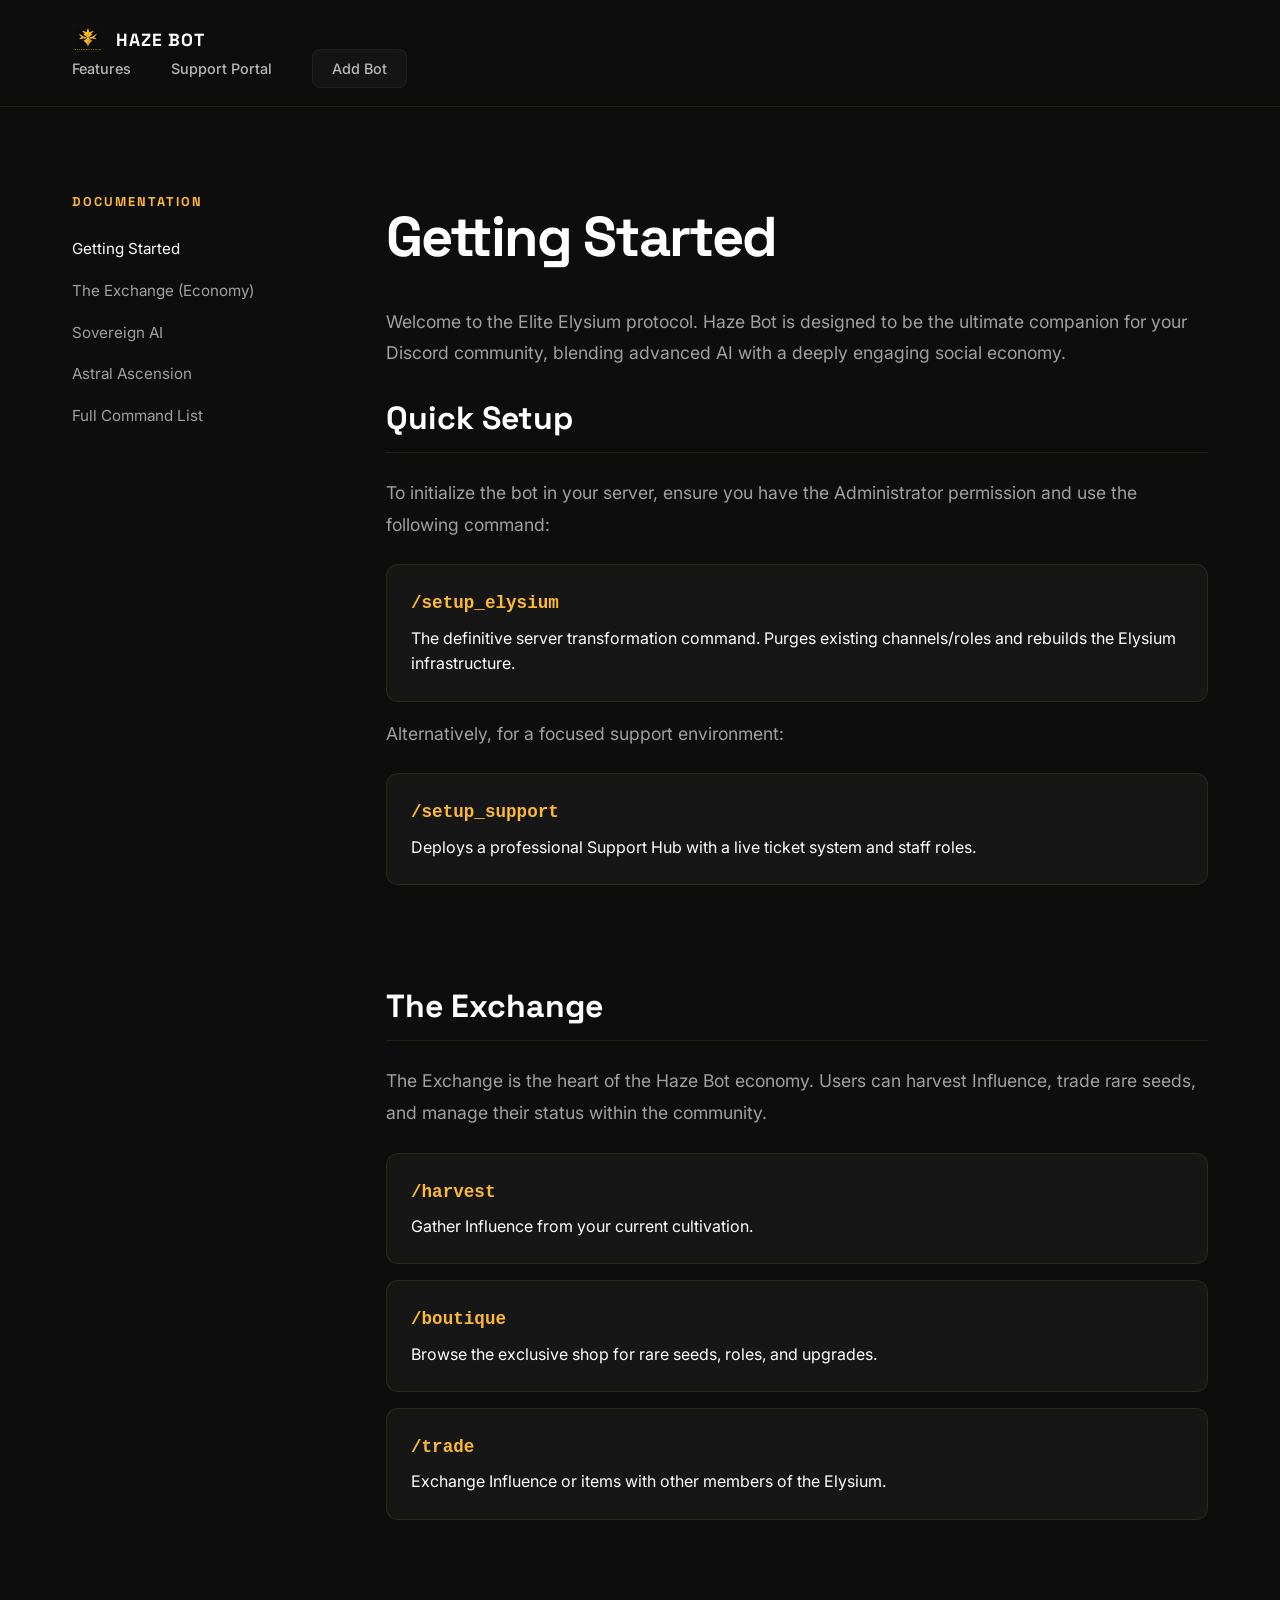
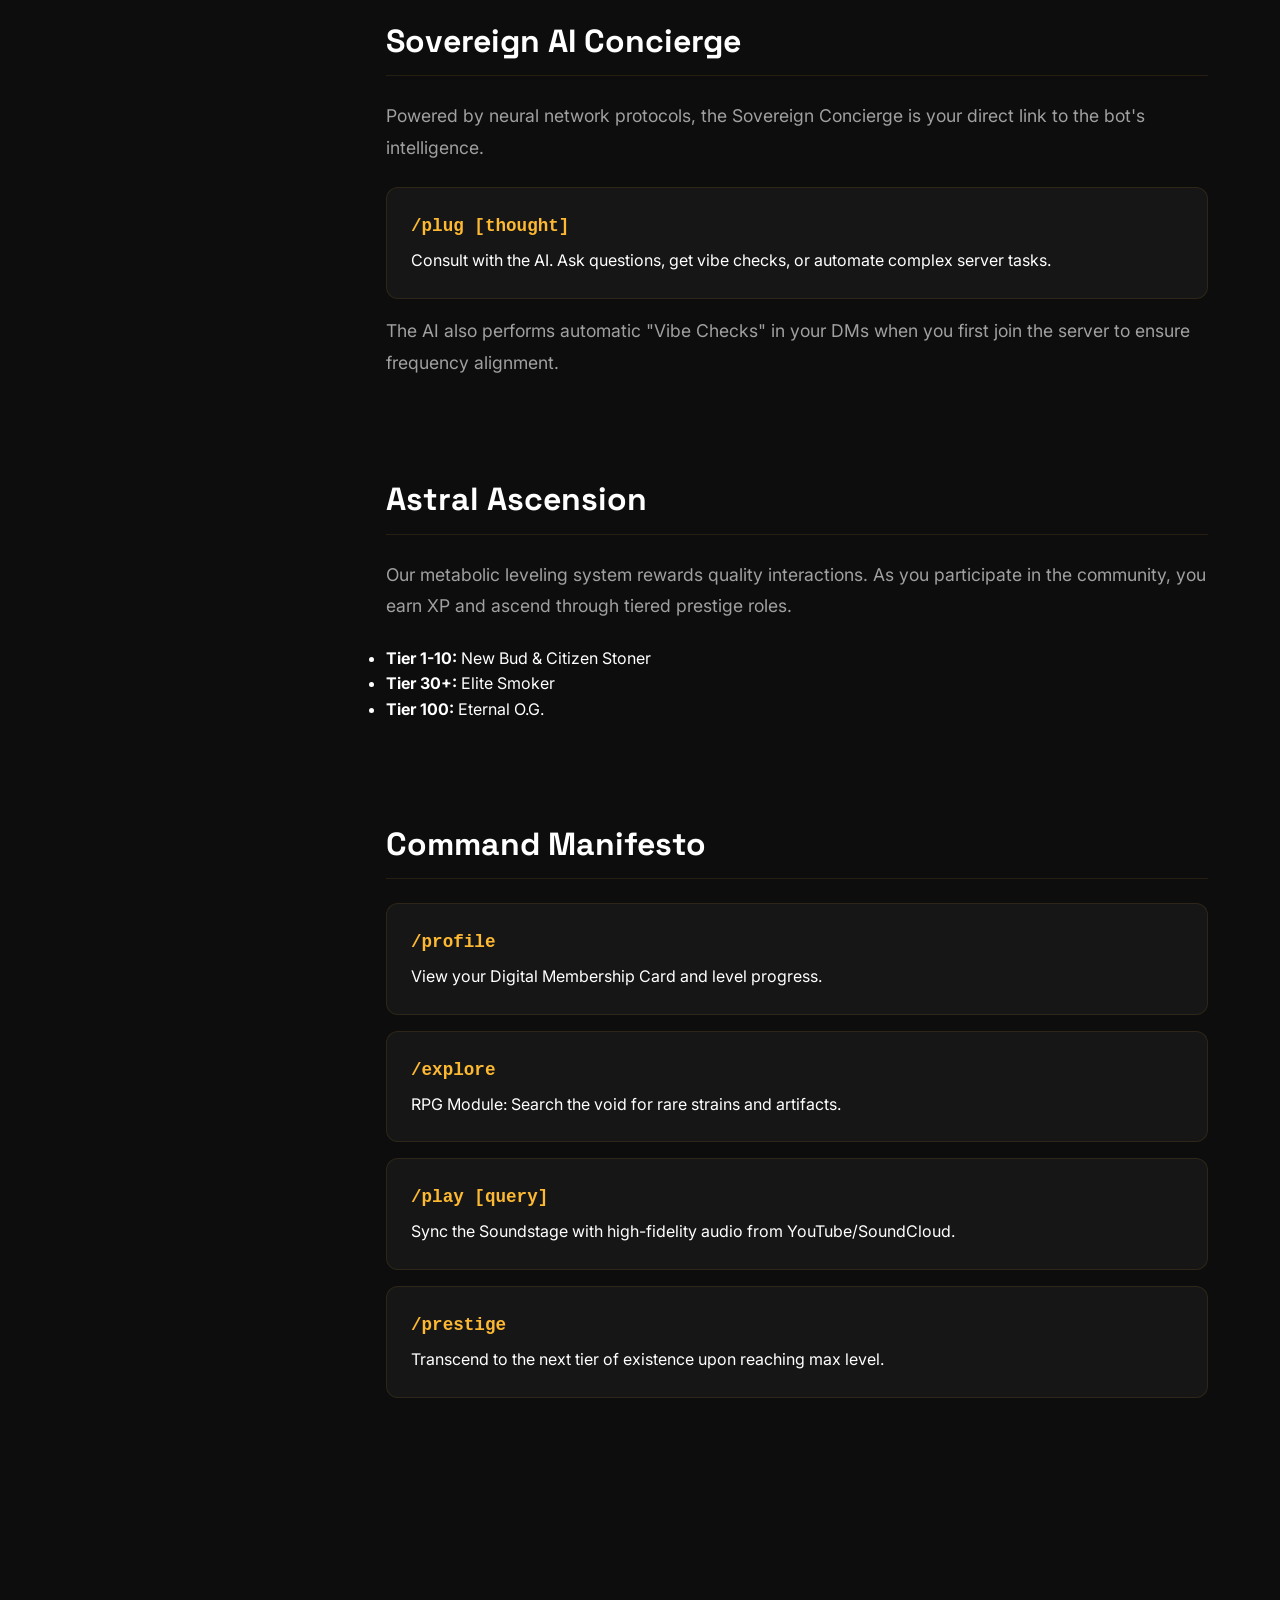
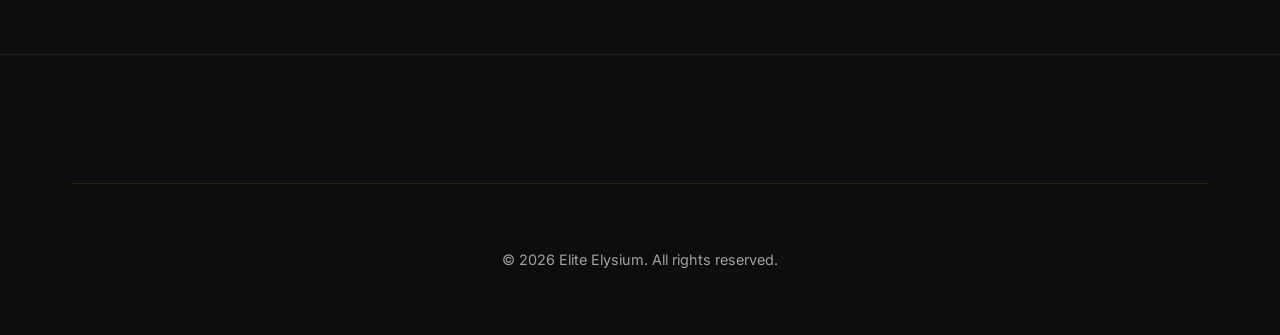
==== help.html @ 3a43bedd "🚀 Massive Feature Expansion: Categorized Districts, Live Stats, and Documentation" ====
<!DOCTYPE html>
<html lang="en">
<head>
    <meta charset="UTF-8">
    <meta name="viewport" content="width=device-width, initial-scale=1.0">
    <title>Haze Bot Documentation | Elite Elysium</title>
    <link rel="stylesheet" href="styles.css">
    <link rel="preconnect" href="https://fonts.googleapis.com">
    <link rel="preconnect" href="https://fonts.gstatic.com" crossorigin>
    <link href="https://fonts.googleapis.com/css2?family=Inter:wght@400;500;600;700&family=Space+Grotesk:wght@700&display=swap" rel="stylesheet">
    <style>
        .docs-container { display: grid; grid-template-columns: 250px 1fr; gap: 4rem; padding-top: 12rem; padding-bottom: 10rem; }
        .docs-sidebar { position: sticky; top: 12rem; height: max-content; }
        .docs-sidebar h4 { font-family: var(--font-heading); font-size: 0.8rem; letter-spacing: 2px; color: var(--primary-gold); margin-bottom: 1.5rem; text-transform: uppercase; }
        .docs-sidebar ul { list-style: none; }
        .docs-sidebar li { margin-bottom: 1rem; }
        .docs-sidebar a { color: var(--text-muted); text-decoration: none; font-size: 0.95rem; transition: var(--transition); }
        .docs-sidebar a:hover, .docs-sidebar a.active { color: var(--text-white); }
        
        .docs-content section { margin-bottom: 6rem; scroll-margin-top: 12rem; }
        .docs-content h1 { font-size: 3.5rem; margin-bottom: 1.5rem; letter-spacing: -2px; }
        .docs-content h2 { font-size: 2rem; margin-bottom: 1.5rem; border-bottom: 1px solid var(--border); padding-bottom: 0.5rem; }
        .docs-content p { font-size: 1.1rem; color: var(--text-muted); margin-bottom: 1.5rem; line-height: 1.8; }
        
        .command-ref { background: var(--bg-card); border: 1px solid var(--border); border-radius: 12px; padding: 1.5rem; margin-bottom: 1rem; }
        .command-ref code { color: var(--primary-gold); font-weight: 700; font-size: 1.1rem; }
        .command-ref .desc { color: var(--text-white); margin-top: 0.5rem; display: block; }
        
        @media (max-width: 992px) {
            .docs-container { grid-template-columns: 1fr; }
            .docs-sidebar { display: none; }
        }
    </style>
</head>
<body>
    <nav>
        <div class="container">
            <div class="logo">
                <a href="index.html" style="text-decoration: none; color: inherit; display: flex; align-items: center; gap: 0.75rem;">
                    <img src="elysium_logo.svg" alt="Haze Bot Logo">
                    <span>HAZE BOT</span>
                </a>
            </div>
            <ul class="nav-links">
                <li><a href="index.html#features">Features</a></li>
                <li><a href="index.html#support">Support Portal</a></li>
                <li><a href="https://discord.com/oauth2/authorize?client_id=1479184135963541575&permissions=8&scope=bot+applications.commands" class="nav-btn">Add Bot</a></li>
            </ul>
        </div>
    </nav>

    <main class="container docs-container">
        <aside class="docs-sidebar">
            <h4>Documentation</h4>
            <ul>
                <li><a href="#getting-started" class="active">Getting Started</a></li>
                <li><a href="#economy">The Exchange (Economy)</a></li>
                <li><a href="#ai-concierge">Sovereign AI</a></li>
                <li><a href="#leveling">Astral Ascension</a></li>
                <li><a href="#commands">Full Command List</a></li>
            </ul>
        </aside>

        <article class="docs-content">
            <section id="getting-started">
                <h1>Getting Started</h1>
                <p>Welcome to the Elite Elysium protocol. Haze Bot is designed to be the ultimate companion for your Discord community, blending advanced AI with a deeply engaging social economy.</p>
                <h2>Quick Setup</h2>
                <p>To initialize the bot in your server, ensure you have the Administrator permission and use the following command:</p>
                <div class="command-ref">
                    <code>/setup_elysium</code>
                    <span class="desc">The definitive server transformation command. Purges existing channels/roles and rebuilds the Elysium infrastructure.</span>
                </div>
                <p>Alternatively, for a focused support environment:</p>
                <div class="command-ref">
                    <code>/setup_support</code>
                    <span class="desc">Deploys a professional Support Hub with a live ticket system and staff roles.</span>
                </div>
            </section>

            <section id="economy">
                <h2>The Exchange</h2>
                <p>The Exchange is the heart of the Haze Bot economy. Users can harvest Influence, trade rare seeds, and manage their status within the community.</p>
                <div class="command-ref">
                    <code>/harvest</code>
                    <span class="desc">Gather Influence from your current cultivation.</span>
                </div>
                <div class="command-ref">
                    <code>/boutique</code>
                    <span class="desc">Browse the exclusive shop for rare seeds, roles, and upgrades.</span>
                </div>
                <div class="command-ref">
                    <code>/trade</code>
                    <span class="desc">Exchange Influence or items with other members of the Elysium.</span>
                </div>
            </section>

            <section id="ai-concierge">
                <h2>Sovereign AI Concierge</h2>
                <p>Powered by neural network protocols, the Sovereign Concierge is your direct link to the bot's intelligence.</p>
                <div class="command-ref">
                    <code>/plug [thought]</code>
                    <span class="desc">Consult with the AI. Ask questions, get vibe checks, or automate complex server tasks.</span>
                </div>
                <p>The AI also performs automatic "Vibe Checks" in your DMs when you first join the server to ensure frequency alignment.</p>
            </section>

            <section id="leveling">
                <h2>Astral Ascension</h2>
                <p>Our metabolic leveling system rewards quality interactions. As you participate in the community, you earn XP and ascend through tiered prestige roles.</p>
                <ul>
                    <li><strong>Tier 1-10:</strong> New Bud & Citizen Stoner</li>
                    <li><strong>Tier 30+:</strong> Elite Smoker</li>
                    <li><strong>Tier 100:</strong> Eternal O.G.</li>
                </ul>
            </section>

            <section id="commands">
                <h2>Command Manifesto</h2>
                <div class="command-ref">
                    <code>/profile</code>
                    <span class="desc">View your Digital Membership Card and level progress.</span>
                </div>
                <div class="command-ref">
                    <code>/explore</code>
                    <span class="desc">RPG Module: Search the void for rare strains and artifacts.</span>
                </div>
                <div class="command-ref">
                    <code>/play [query]</code>
                    <span class="desc">Sync the Soundstage with high-fidelity audio from YouTube/SoundCloud.</span>
                </div>
                <div class="command-ref">
                    <code>/prestige</code>
                    <span class="desc">Transcend to the next tier of existence upon reaching max level.</span>
                </div>
            </section>
        </article>
    </main>

    <footer>
        <div class="container">
            <div class="footer-bottom">
                <p>&copy; 2026 Elite Elysium. All rights reserved.</p>
            </div>
        </div>
    </footer>

    <script src="script.js"></script>
</body>
</html>
---- styles.css ----
:root {
    --bg-dark: #0d0d0d;
    --bg-card: #161616;
    --primary-gold: #FDB931;
    --secondary-gold: #996515;
    --text-white: #ffffff;
    --text-muted: #a0a0a0;
    --border: rgba(253, 185, 49, 0.1);
    --gold-gradient: linear-gradient(135deg, #FFD700 0%, #FDB931 50%, #996515 100%);
    --font-heading: 'Space Grotesk', sans-serif;
    --font-body: 'Inter', sans-serif;
    --transition: all 0.3s cubic-bezier(0.4, 0, 0.2, 1);
}

* {
    margin: 0;
    padding: 0;
    box-sizing: border-box;
}

html {
    scroll-behavior: smooth;
}

body {
    background-color: var(--bg-dark);
    color: var(--text-white);
    font-family: var(--font-body);
    line-height: 1.6;
    overflow-x: hidden;
}

.container {
    max-width: 1200px;
    margin: 0 auto;
    padding: 0 2rem;
}

/* Typography */
h1, h2, h3 {
    font-family: var(--font-heading);
}

span.badge {
    background: rgba(253, 185, 49, 0.1);
    color: var(--primary-gold);
    padding: 0.5rem 1rem;
    border-radius: 50px;
    font-size: 0.75rem;
    font-weight: 700;
    letter-spacing: 1px;
    border: 1px solid var(--border);
    display: inline-block;
    margin-bottom: 1.5rem;
}

/* Navigation */
nav {
    padding: 1.5rem 0;
    position: fixed;
    top: 0;
    width: 100%;
    z-index: 1000;
    background: rgba(13, 13, 13, 0.8);
    backdrop-filter: blur(10px);
    border-bottom: 1px solid var(--border);
    transition: var(--transition);
}

.nav-content {
    display: flex;
    justify-content: space-between;
    align-items: center;
}

.logo {
    display: flex;
    align-items: center;
    gap: 0.75rem;
    font-family: var(--font-heading);
    font-weight: 700;
    font-size: 1.1rem;
    letter-spacing: 1px;
}

.logo img {
    height: 32px;
}

.nav-right {
    display: flex;
    align-items: center;
    gap: 2.5rem;
}

.nav-links {
    display: flex;
    list-style: none;
    gap: 2.5rem;
    align-items: center;
}

.nav-links a {
    color: var(--text-white);
    text-decoration: none;
    font-size: 0.9rem;
    font-weight: 500;
    transition: var(--transition);
    opacity: 0.7;
}

.nav-links a:hover {
    opacity: 1;
    color: var(--primary-gold);
}

.nav-btn {
    background: rgba(255, 255, 255, 0.05);
    padding: 0.6rem 1.2rem;
    border-radius: 8px;
    border: 1px solid var(--border);
}

/* Hamburger */
.hamburger {
    display: none;
    flex-direction: column;
    gap: 6px;
    cursor: pointer;
}

.hamburger span {
    width: 25px;
    height: 2px;
    background: #fff;
    transition: 0.3s;
}

/* Mobile Nav Dropdown */
.mobile-nav {
    display: none;
    position: absolute;
    top: 100%;
    left: 0;
    width: 100%;
    background: #111;
    border-bottom: 1px solid var(--border);
    padding: 2rem;
    flex-direction: column;
    gap: 1.5rem;
}

.mobile-nav a {
    color: #fff;
    text-decoration: none;
    font-size: 1.1rem;
    font-weight: 500;
}

/* Hero Section */
.hero {
    padding: 12rem 0 8rem;
}

.hero-container {
    display: grid;
    grid-template-columns: 1.2fr 0.8fr;
    align-items: center;
    gap: 4rem;
}

.hero h1 {
    font-size: clamp(3rem, 7vw, 4rem);
    line-height: 1.1;
    margin-bottom: 1.5rem;
    letter-spacing: -2px;
}

.hero h1 span {
    background: var(--gold-gradient);
    -webkit-background-clip: text;
    -webkit-text-fill-color: transparent;
}

.hero p {
    font-size: 1.2rem;
    color: var(--text-muted);
    margin-bottom: 2.5rem;
    max-width: 600px;
}

.hero-btns {
    display: flex;
    gap: 1.5rem;
}

.btn {
    padding: 1rem 2rem;
    border-radius: 12px;
    text-decoration: none;
    font-weight: 700;
    font-size: 1rem;
    transition: var(--transition);
    display: inline-block;
    text-align: center;
}

.btn-primary {
    background: var(--gold-gradient);
    color: #000;
}

.btn-primary:hover {
    transform: translateY(-3px);
    box-shadow: 0 10px 30px rgba(253, 185, 49, 0.3);
}

.btn-secondary {
    background: rgba(255, 255, 255, 0.05);
    color: var(--text-white);
    border: 1px solid var(--border);
}

.btn-secondary:hover {
    background: rgba(255, 255, 255, 0.1);
    transform: translateY(-3px);
}

.hero-image img {
    width: 100%;
    filter: drop-shadow(0 0 50px rgba(253, 185, 49, 0.1));
}

.floating {
    animation: float 6s ease-in-out infinite;
}

@keyframes float {
    0%, 100% { transform: translateY(0); }
    50% { transform: translateY(-20px); }
}

/* Trust Banner */
.trust-banner {
    padding: 4rem 0;
    text-align: center;
}

.trust-banner p {
    font-size: 0.7rem;
    letter-spacing: 3px;
    font-weight: 700;
    color: var(--text-muted);
    margin-bottom: 2rem;
}

.logo-cloud {
    display: flex;
    justify-content: center;
    gap: 4rem;
    flex-wrap: wrap;
    opacity: 0.4;
}

.cloud-item {
    font-family: var(--font-heading);
    font-size: 1.2rem;
    font-weight: 700;
    letter-spacing: 2px;
}

.cloud-item span { color: var(--primary-gold); }

/* Stats Section */
.stats {
    padding: 6rem 0;
    background: var(--bg-card);
    border-top: 1px solid var(--border);
    border-bottom: 1px solid var(--border);
}

.stats-container {
    display: flex;
    justify-content: space-around;
    text-align: center;
}

.stat-item h3 {
    font-size: 3rem;
    color: var(--primary-gold);
    margin-bottom: 0.25rem;
}

.stat-item p {
    color: var(--text-muted);
    text-transform: uppercase;
    font-size: 0.8rem;
    letter-spacing: 2px;
    font-weight: 600;
}

/* Features Section */
.features {
    padding: 10rem 0;
}

.section-header {
    text-align: center;
    max-width: 700px;
    margin: 0 auto 5rem;
}

.section-header h2 {
    font-size: 3.5rem;
    margin-bottom: 1.5rem;
    letter-spacing: -1.5px;
}

.section-header p {
    color: var(--text-muted);
    font-size: 1.15rem;
}

.feature-grid {
    display: grid;
    grid-template-columns: repeat(auto-fit, minmax(350px, 1fr));
    gap: 1.5rem;
}

.feature-card {
    background: var(--bg-card);
    padding: 3.5rem;
    border-radius: 24px;
    border: 1px solid var(--border);
    transition: var(--transition);
}

.feature-card:hover {
    border-color: rgba(253, 185, 49, 0.4);
    transform: translateY(-8px);
}

.feature-icon {
    font-size: 2.5rem;
    margin-bottom: 2rem;
    display: block;
}

.feature-card h3 {
    font-size: 1.6rem;
    margin-bottom: 1rem;
}

.feature-card p {
    color: var(--text-muted);
    line-height: 1.8;
}

/* Deep Dive */
.deep-dive {
    padding: 10rem 0;
    background: radial-gradient(circle at 100% 50%, rgba(253, 185, 49, 0.05) 0%, transparent 40%);
}

.split-row {
    display: grid;
    grid-template-columns: 1fr 1fr;
    gap: 6rem;
    align-items: center;
}

.split-text h2 { font-size: 3rem; margin-bottom: 2rem; letter-spacing: -1px; }
.split-text h2 span { color: var(--primary-gold); }
.split-text p { font-size: 1.1rem; color: var(--text-muted); margin-bottom: 2rem; }

.check-list { list-style: none; }
.check-list li { margin-bottom: 1rem; font-weight: 600; font-size: 1.1rem; color: var(--primary-gold); }

.terminal-mockup {
    background: #000;
    border-radius: 12px;
    overflow: hidden;
    border: 1px solid var(--border);
    box-shadow: 0 30px 60px rgba(0,0,0,0.5);
}

.terminal-header {
    background: #1a1a1a;
    padding: 1rem 1.5rem;
    display: flex;
    align-items: center;
    gap: 0.5rem;
}

.terminal-header .title {
    margin-left: 1rem;
    font-size: 0.75rem;
    font-family: monospace;
    opacity: 0.5;
}

.terminal-body {
    padding: 2rem;
    font-family: monospace;
}

.terminal-body code {
    display: block;
    margin-bottom: 0.75rem;
    font-size: 0.9rem;
}

.terminal-body code:last-child { color: var(--primary-gold); }

/* Testimonials */
.testimonials { padding: 10rem 0; }
.testimonial-grid { display: grid; grid-template-columns: repeat(auto-fit, minmax(300px, 1fr)); gap: 2rem; }
.testimonial-card { background: var(--bg-card); padding: 3rem; border-radius: 24px; border: 1px solid var(--border); }
.testimonial-card .quote { font-size: 1.1rem; font-style: italic; margin-bottom: 2.5rem; position: relative; }
.testimonial-card .quote::before { content: '"'; font-size: 4rem; color: var(--primary-gold); opacity: 0.2; position: absolute; top: -1.5rem; left: -1rem; }

.author { display: flex; align-items: center; gap: 1rem; }
.avatar { width: 50px; height: 50px; background: var(--border); border-radius: 50%; display: flex; align-items: center; justify-content: center; font-weight: 700; color: var(--primary-gold); border: 1px solid var(--border); }
.author-info strong { display: block; font-size: 1.1rem; }
.author-info span { font-size: 0.85rem; color: var(--text-muted); }

/* District Navigation */
.district-nav-wrapper {
    position: sticky;
    top: 80px;
    background: rgba(13, 13, 13, 0.95);
    backdrop-filter: blur(10px);
    border-bottom: 1px solid var(--border);
    z-index: 900;
    padding: 1rem 0;
}

.district-nav {
    display: flex;
    justify-content: center;
    gap: 3rem;
    flex-wrap: wrap;
}

.district-nav a {
    color: var(--text-white);
    text-decoration: none;
    font-size: 0.75rem;
    font-weight: 700;
    letter-spacing: 2px;
    opacity: 0.5;
    transition: var(--transition);
}

.district-nav a:hover {
    opacity: 1;
    color: var(--primary-gold);
}

/* District Sections */
.district {
    padding: 12rem 0;
}

.section-alt {
    background: #080808;
}

.district-header {
    text-align: center;
    max-width: 800px;
    margin: 0 auto 6rem;
}

.district-header h2 {
    font-size: 3.5rem;
    margin-bottom: 1.5rem;
    letter-spacing: -2px;
}

.district-header h2 span {
    color: var(--primary-gold);
}

.district-header p {
    color: var(--text-muted);
    font-size: 1.2rem;
}

/* Pricing */
.pricing { padding: 12rem 0; background: #000; border-top: 1px solid var(--border); }
.pricing-grid { display: flex; justify-content: center; gap: 2rem; max-width: 900px; margin: 0 auto; }
.pricing-card { flex: 1; background: var(--bg-card); padding: 4rem; border-radius: 32px; border: 1px solid var(--border); text-align: center; transition: var(--transition); position: relative; }
.pricing-card.featured { border-color: var(--primary-gold); background: #1a1a1a; transform: scale(1.05); }
.featured-badge { position: absolute; top: 1.5rem; left: 50%; transform: translateX(-50%); background: var(--primary-gold); color: #000; padding: 0.4rem 1rem; border-radius: 50px; font-size: 0.7rem; font-weight: 800; }

.pricing-card h3 { font-size: 1.5rem; margin-bottom: 1rem; }
.price { font-size: 3rem; font-weight: 800; margin-bottom: 2rem; }
.price span { font-size: 1.2rem; color: var(--text-muted); font-weight: 400; }

.plan-features { list-style: none; text-align: left; margin-bottom: 3rem; }
.plan-features li { margin-bottom: 1rem; color: var(--text-muted); font-size: 0.95rem; }

/* Commands Section */
.commands {
    padding: 10rem 0;
}

.command-box {
    background: var(--bg-card);
    border-radius: 32px;
    padding: 4rem;
    display: grid;
    grid-template-columns: 1fr 1fr;
    gap: 4rem;
    align-items: center;
    border: 1px solid var(--border);
}

.command-info h2 {
    font-size: 3rem;
    margin-bottom: 1.5rem;
}

.command-info p {
    color: var(--text-muted);
    margin-bottom: 2.5rem;
}

.command-example {
    background: #000;
    border-radius: 12px;
    overflow: hidden;
    border: 1px solid var(--border);
}

.command-tags {
    display: flex;
    flex-wrap: wrap;
    gap: 1rem;
    list-style: none;
}

.command-tags li {
    background: rgba(253, 185, 49, 0.05);
    border: 1px solid var(--border);
    padding: 0.75rem 1.5rem;
    border-radius: 12px;
    font-weight: 600;
    color: var(--primary-gold);
}

/* Support Portal Section */
.support-portal {
    padding: 10rem 0;
}

.support-card {
    max-width: 800px;
    margin: 0 auto;
    background: var(--bg-card);
    border: 1px solid var(--border);
    border-radius: 32px;
    padding: 4rem;
}

.support-header {
    text-align: center;
    margin-bottom: 3rem;
}

.support-header h2 {
    font-size: 2.5rem;
    margin-bottom: 1rem;
}

.support-header p {
    color: var(--text-muted);
}

.support-form .form-group {
    margin-bottom: 2rem;
}

.support-form label {
    display: block;
    font-size: 0.8rem;
    font-weight: 700;
    text-transform: uppercase;
    letter-spacing: 1px;
    margin-bottom: 0.75rem;
    color: var(--primary-gold);
}

.support-form input,
.support-form select,
.support-form textarea {
    width: 100%;
    background: #000;
    border: 1px solid var(--border);
    padding: 1rem 1.5rem;
    border-radius: 12px;
    color: #fff;
    font-family: var(--font-body);
    font-size: 1rem;
    transition: var(--transition);
}

.support-form input:focus,
.support-form select:focus,
.support-form textarea:focus {
    outline: none;
    border-color: var(--primary-gold);
    box-shadow: 0 0 15px rgba(253, 185, 49, 0.1);
}

.support-form textarea {
    resize: none;
}

.form-status {
    margin-top: 1.5rem;
    text-align: center;
    font-size: 0.9rem;
    min-height: 1.5rem;
}

.w-100 { width: 100%; }

/* CTA Section */
.cta {
    padding-bottom: 10rem;
}

.cta-card {
    background: var(--gold-gradient);
    padding: 6rem;
    border-radius: 40px;
    text-align: center;
    color: #000;
}

.cta-card h2 {
    font-size: 4rem;
    margin-bottom: 1.5rem;
    letter-spacing: -2px;
}

.cta-card p {
    font-size: 1.3rem;
    margin-bottom: 3rem;
    font-weight: 500;
    opacity: 0.8;
}

.cta-card .btn-primary {
    background: #000;
    color: #fff;
    padding: 1.25rem 3rem;
    font-size: 1.1rem;
}

/* Footer */
footer {
    padding: 8rem 0 4rem;
    border-top: 1px solid var(--border);
}

.footer-grid {
    display: grid;
    grid-template-columns: 1.5fr 1fr 1fr 1fr;
    gap: 4rem;
    margin-bottom: 6rem;
}

.footer-brand p {
    margin-top: 1.5rem;
    color: var(--text-muted);
    font-size: 1rem;
    line-height: 1.7;
}

.footer-links h4 {
    font-family: var(--font-heading);
    font-size: 0.8rem;
    letter-spacing: 2px;
    color: var(--primary-gold);
    text-transform: uppercase;
    margin-bottom: 2rem;
}

.link-group a {
    display: block;
    color: var(--text-muted);
    text-decoration: none;
    margin-bottom: 1rem;
    font-size: 1rem;
    transition: var(--transition);
}

.link-group a:hover {
    color: var(--text-white);
}

.footer-bottom {
    text-align: center;
    color: var(--text-muted);
    font-size: 0.9rem;
    border-top: 1px solid var(--border);
    padding-top: 4rem;
}

/* Animations */
.reveal {
    opacity: 0;
    transform: translateY(30px);
    transition: all 0.8s cubic-bezier(0.16, 1, 0.3, 1);
}

.reveal.active {
    opacity: 1;
    transform: translateY(0);
}

/* Responsive */
@media (max-width: 992px) {
    .hero-container { grid-template-columns: 1fr; text-align: center; }
    .hero h1 { font-size: 3.5rem; }
    .hero-btns { justify-content: center; }
    .hamburger { display: flex; }
    .nav-links { display: none; }
    
    .stats-container { flex-wrap: wrap; gap: 3rem; }
    .split-row { grid-template-columns: 1fr; gap: 4rem; }
    .pricing-grid { flex-direction: column; align-items: center; }
    .pricing-card { width: 100%; max-width: 450px; }
    
    .command-box { grid-template-columns: 1fr; text-align: center; }
    .command-tags { justify-content: center; }
    
    .footer-grid { grid-template-columns: 1fr 1fr; gap: 3rem; }
}

@media (max-width: 600px) {
    .footer-grid { grid-template-columns: 1fr; text-align: center; }
    .logo { justify-content: center; }
    .cta-card { padding: 4rem 2rem; }
    .cta-card h2 { font-size: 2.5rem; }
}
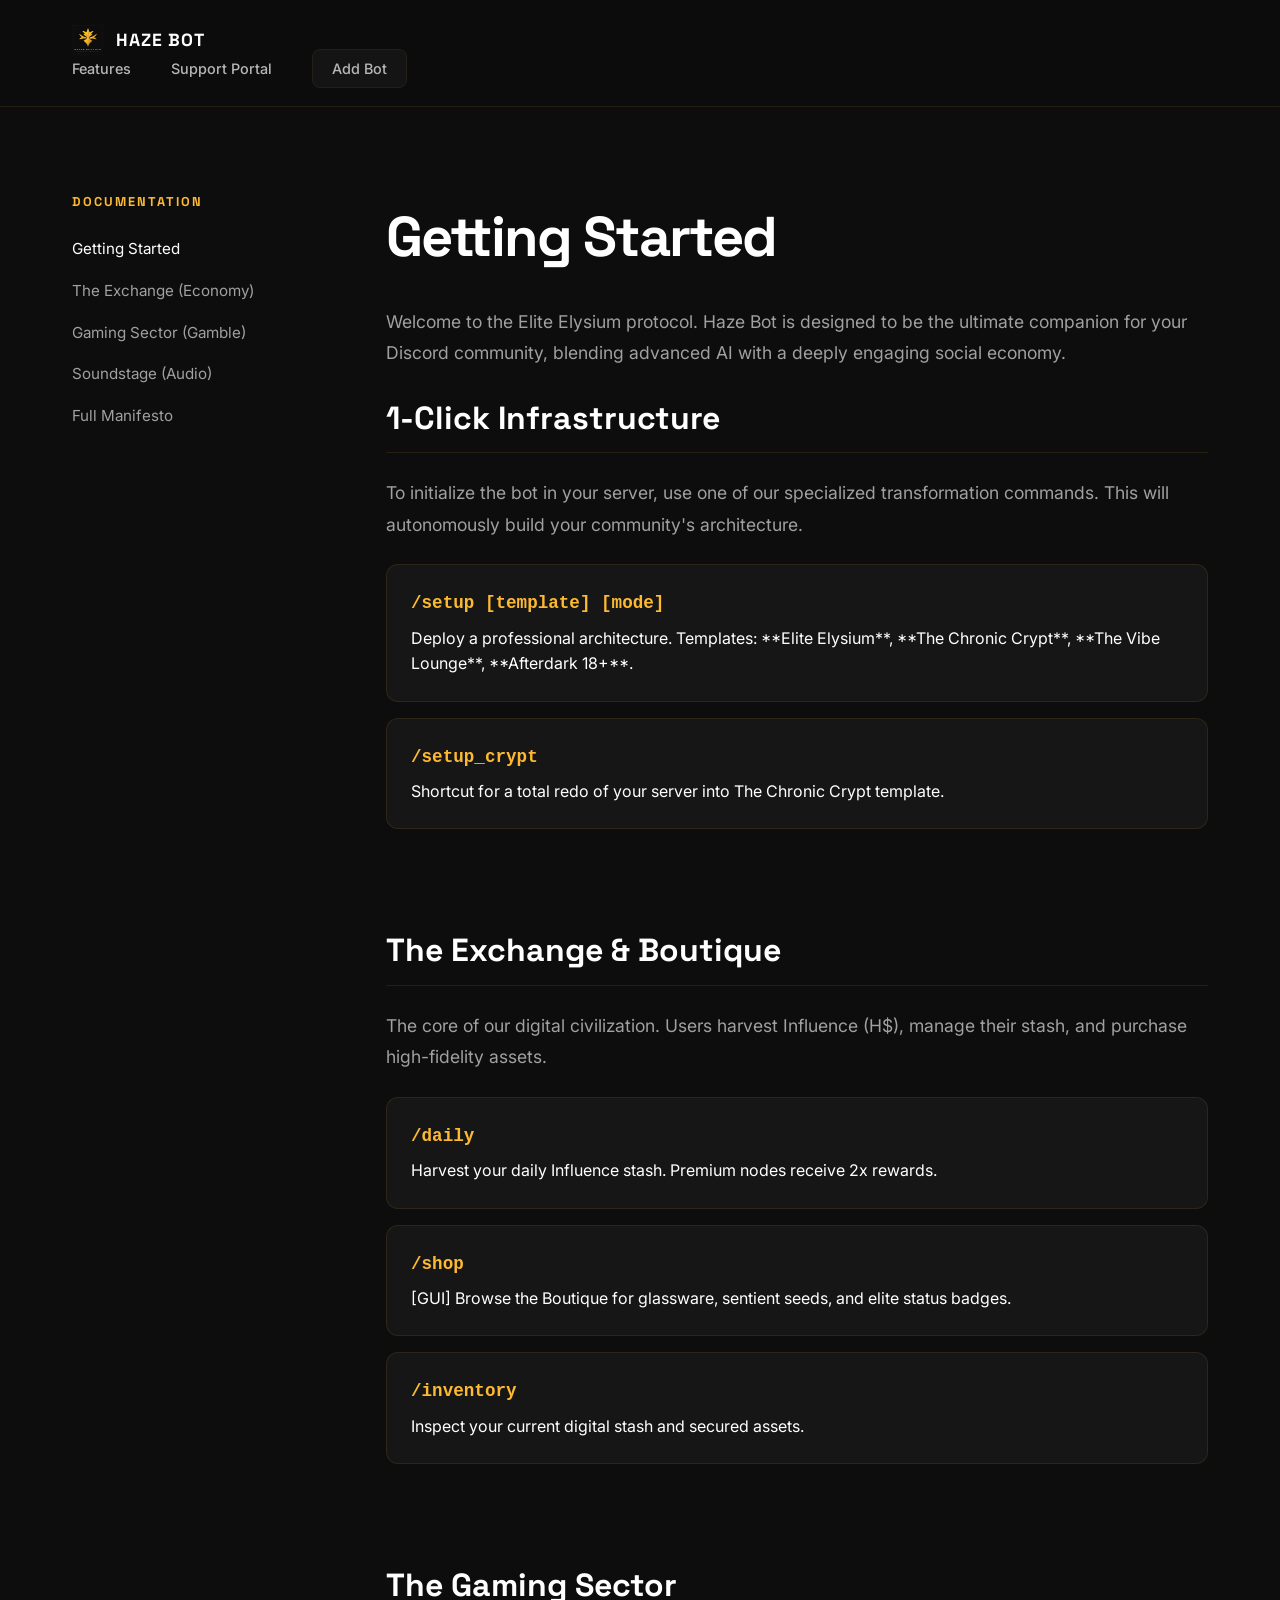
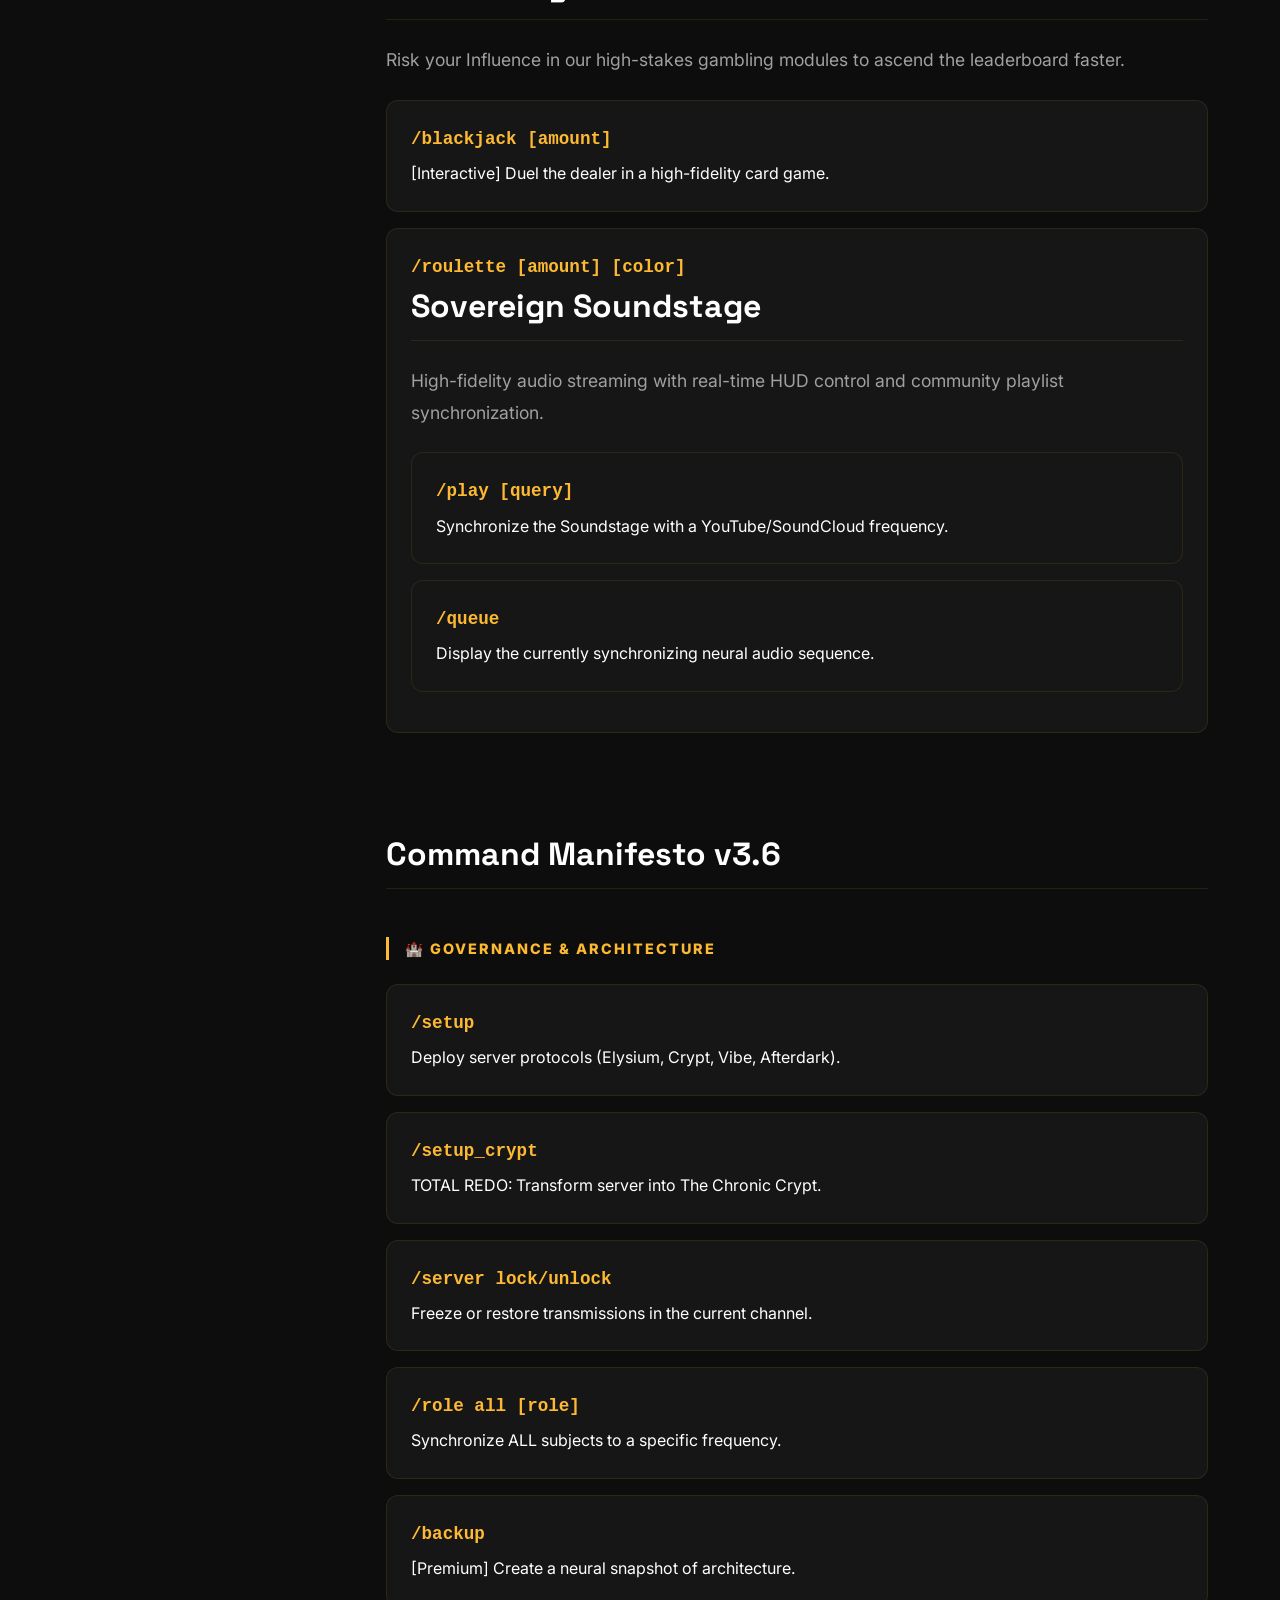
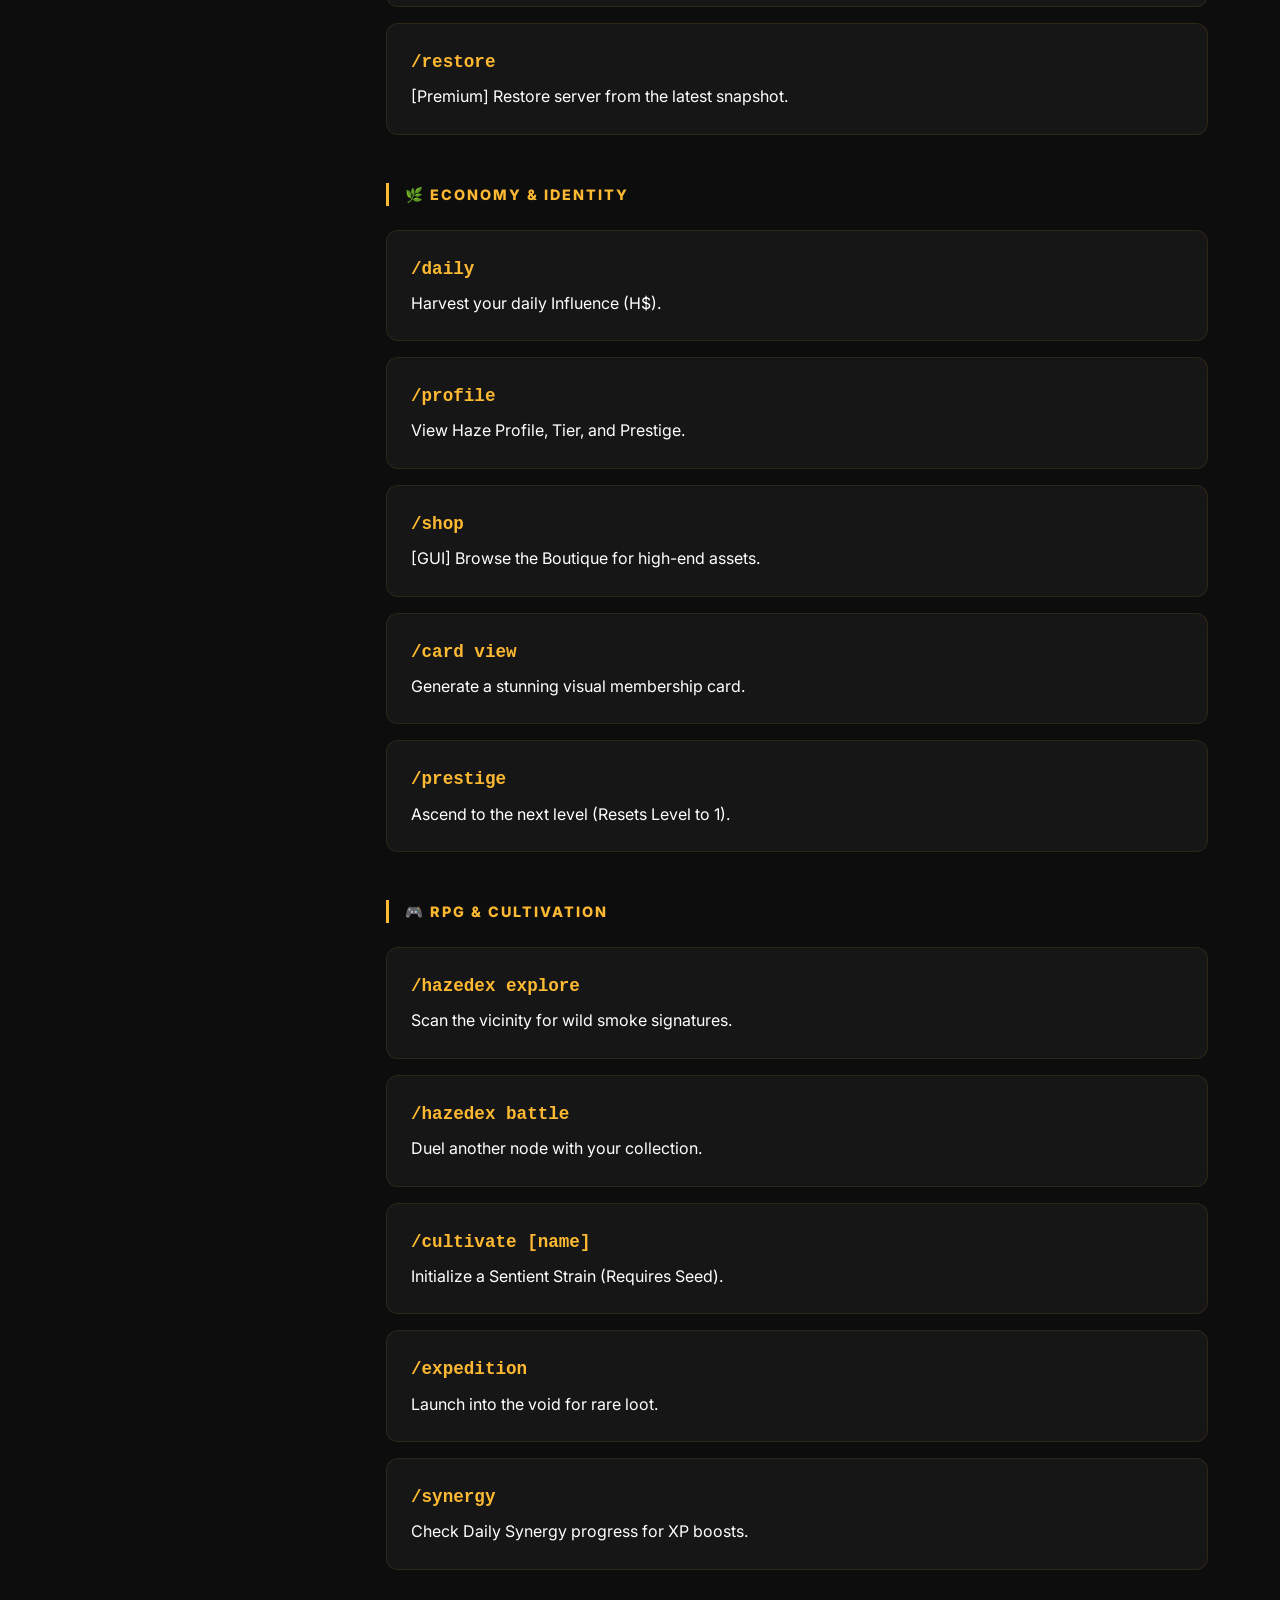
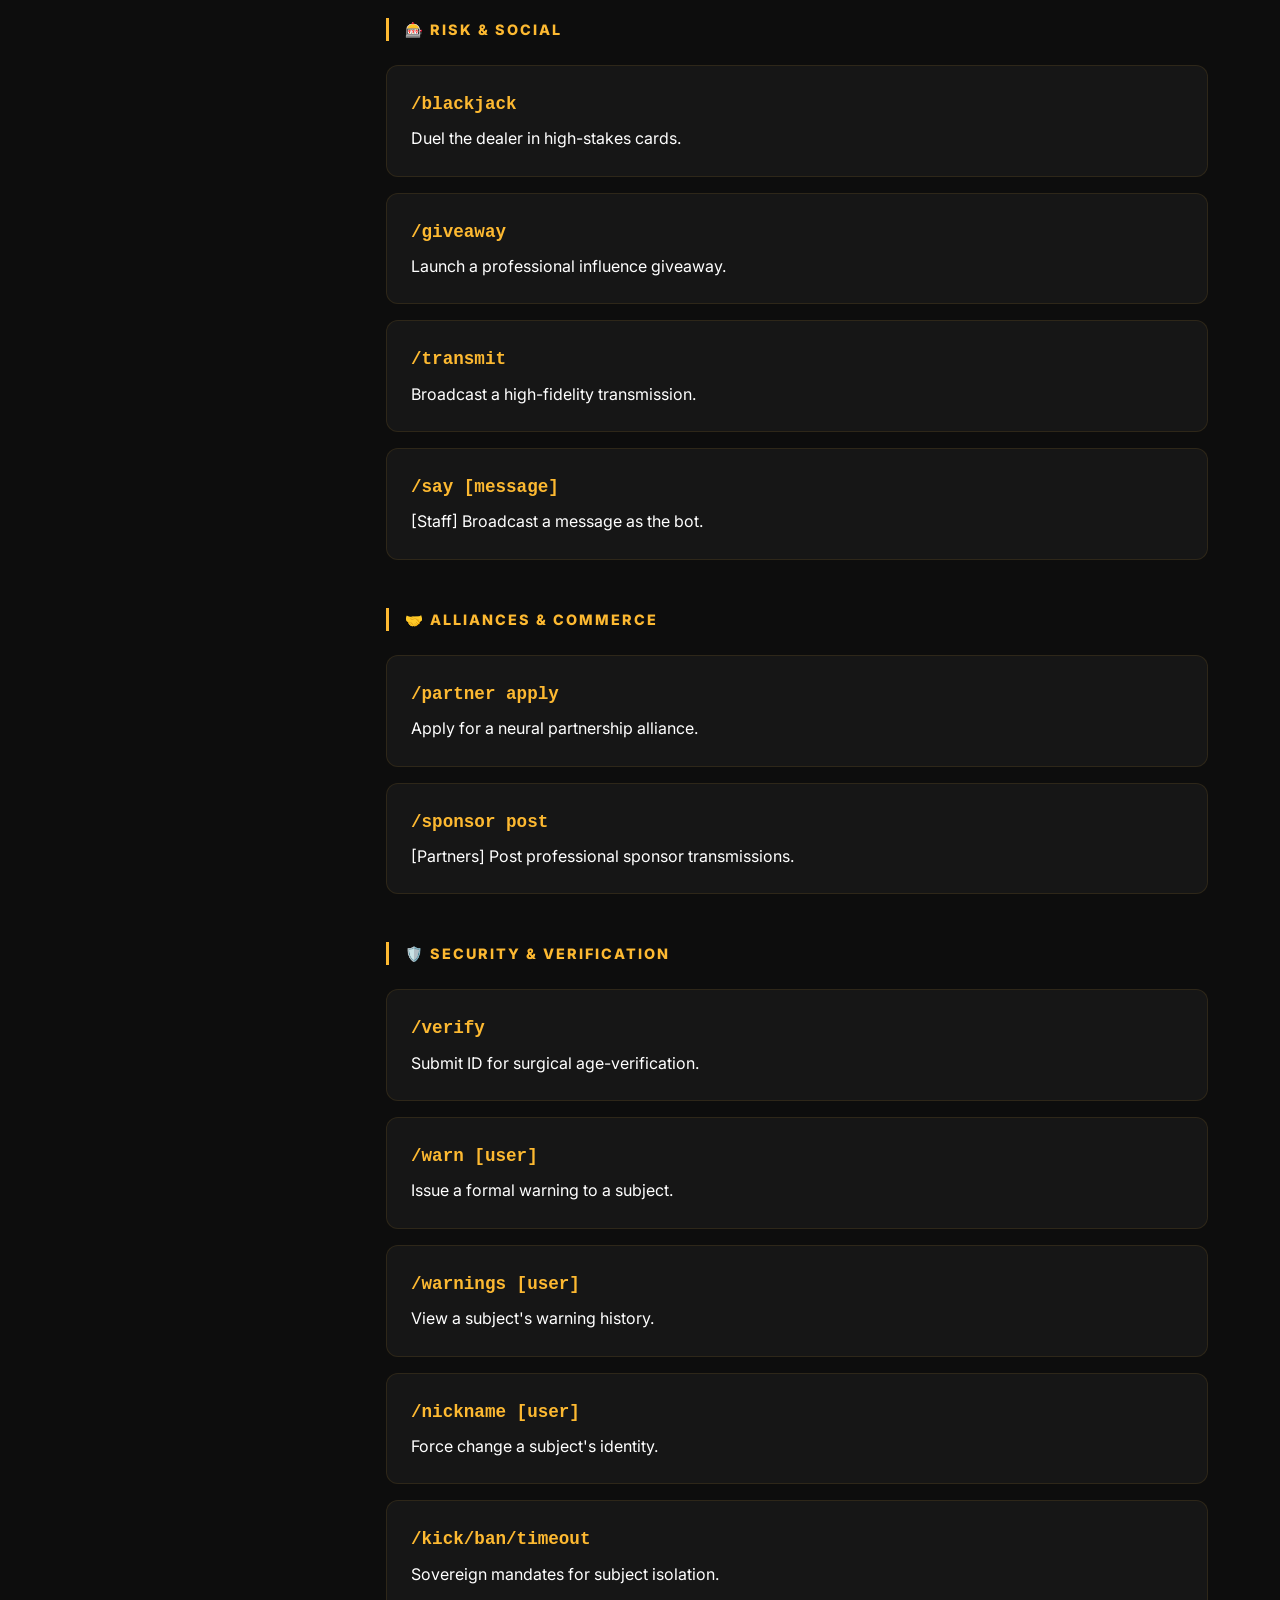
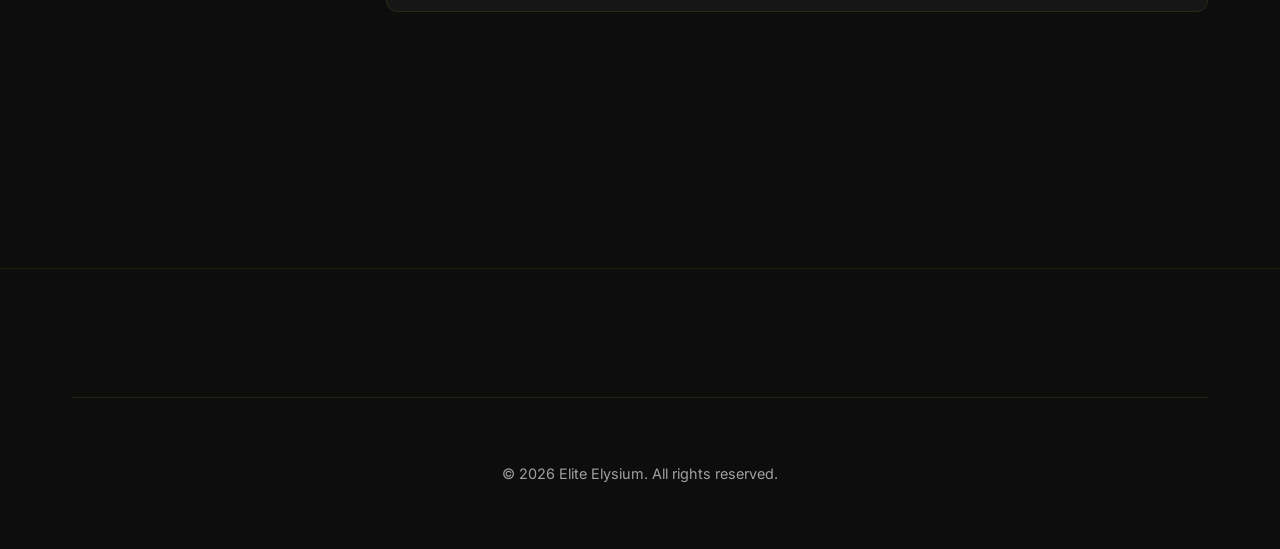
==== commit 95220b42: "🚀 Grand Evolution: High Society & Velvet Underworld Templates, Advanced Image Synthesis, and Playlis" ====
--- a/help.html
+++ b/help.html
@@ -25,6 +25,7 @@
         .command-ref { background: var(--bg-card); border: 1px solid var(--border); border-radius: 12px; padding: 1.5rem; margin-bottom: 1rem; }
         .command-ref code { color: var(--primary-gold); font-weight: 700; font-size: 1.1rem; }
         .command-ref .desc { color: var(--text-white); margin-top: 0.5rem; display: block; }
+        .command-group-title { color: var(--primary-gold); font-weight: 800; font-size: 0.9rem; letter-spacing: 2px; text-transform: uppercase; margin: 3rem 0 1.5rem; border-left: 3px solid var(--primary-gold); padding-left: 1rem; }
         
         @media (max-width: 992px) {
             .docs-container { grid-template-columns: 1fr; }
@@ -44,7 +45,7 @@
             <ul class="nav-links">
                 <li><a href="index.html#features">Features</a></li>
                 <li><a href="index.html#support">Support Portal</a></li>
-                <li><a href="https://discord.com/oauth2/authorize?client_id=1479184135963541575&permissions=8&scope=bot+applications.commands" class="nav-btn">Add Bot</a></li>
+                <li><a href="https://discord.com/oauth2/authorize?client_id=1511231330682409110&permissions=8&integration_type=0&scope=bot" class="nav-btn">Add Bot</a></li>
             </ul>
         </div>
     </nav>
@@ -55,9 +56,9 @@
             <ul>
                 <li><a href="#getting-started" class="active">Getting Started</a></li>
                 <li><a href="#economy">The Exchange (Economy)</a></li>
-                <li><a href="#ai-concierge">Sovereign AI</a></li>
-                <li><a href="#leveling">Astral Ascension</a></li>
-                <li><a href="#commands">Full Command List</a></li>
+                <li><a href="#gaming">Gaming Sector (Gamble)</a></li>
+                <li><a href="#music">Soundstage (Audio)</a></li>
+                <li><a href="#commands">Full Manifesto</a></li>
             </ul>
         </aside>
 
@@ -65,74 +66,102 @@
             <section id="getting-started">
                 <h1>Getting Started</h1>
                 <p>Welcome to the Elite Elysium protocol. Haze Bot is designed to be the ultimate companion for your Discord community, blending advanced AI with a deeply engaging social economy.</p>
-                <h2>Quick Setup</h2>
-                <p>To initialize the bot in your server, ensure you have the Administrator permission and use the following command:</p>
+                <h2>1-Click Infrastructure</h2>
+                <p>To initialize the bot in your server, use one of our specialized transformation commands. This will autonomously build your community's architecture.</p>
                 <div class="command-ref">
-                    <code>/setup_elysium</code>
-                    <span class="desc">The definitive server transformation command. Purges existing channels/roles and rebuilds the Elysium infrastructure.</span>
+                    <code>/setup [template] [mode]</code>
+                    <span class="desc">Deploy a professional architecture. Templates: **Elite Elysium**, **The Chronic Crypt**, **The Vibe Lounge**, **Afterdark 18+**.</span>
                 </div>
-                <p>Alternatively, for a focused support environment:</p>
                 <div class="command-ref">
-                    <code>/setup_support</code>
-                    <span class="desc">Deploys a professional Support Hub with a live ticket system and staff roles.</span>
+                    <code>/setup_crypt</code>
+                    <span class="desc">Shortcut for a total redo of your server into The Chronic Crypt template.</span>
                 </div>
             </section>
 
             <section id="economy">
-                <h2>The Exchange</h2>
-                <p>The Exchange is the heart of the Haze Bot economy. Users can harvest Influence, trade rare seeds, and manage their status within the community.</p>
+                <h2>The Exchange & Boutique</h2>
+                <p>The core of our digital civilization. Users harvest Influence (H$), manage their stash, and purchase high-fidelity assets.</p>
                 <div class="command-ref">
-                    <code>/harvest</code>
-                    <span class="desc">Gather Influence from your current cultivation.</span>
+                    <code>/daily</code>
+                    <span class="desc">Harvest your daily Influence stash. Premium nodes receive 2x rewards.</span>
                 </div>
                 <div class="command-ref">
-                    <code>/boutique</code>
-                    <span class="desc">Browse the exclusive shop for rare seeds, roles, and upgrades.</span>
+                    <code>/shop</code>
+                    <span class="desc">[GUI] Browse the Boutique for glassware, sentient seeds, and elite status badges.</span>
                 </div>
                 <div class="command-ref">
-                    <code>/trade</code>
-                    <span class="desc">Exchange Influence or items with other members of the Elysium.</span>
+                    <code>/inventory</code>
+                    <span class="desc">Inspect your current digital stash and secured assets.</span>
                 </div>
             </section>
 
-            <section id="ai-concierge">
-                <h2>Sovereign AI Concierge</h2>
-                <p>Powered by neural network protocols, the Sovereign Concierge is your direct link to the bot's intelligence.</p>
+            <section id="gaming">
+                <h2>The Gaming Sector</h2>
+                <p>Risk your Influence in our high-stakes gambling modules to ascend the leaderboard faster.</p>
                 <div class="command-ref">
-                    <code>/plug [thought]</code>
-                    <span class="desc">Consult with the AI. Ask questions, get vibe checks, or automate complex server tasks.</span>
+                    <code>/blackjack [amount]</code>
+                    <span class="desc">[Interactive] Duel the dealer in a high-fidelity card game.</span>
                 </div>
-                <p>The AI also performs automatic "Vibe Checks" in your DMs when you first join the server to ensure frequency alignment.</p>
+                <div class="command-ref">
+                    <code>/roulette [amount] [color]</code>
+                    <span class="desc)Bet on Red, Black, or the legendary Green (14x payout).</span>
+                </div>
             </section>
 
-            <section id="leveling">
-                <h2>Astral Ascension</h2>
-                <p>Our metabolic leveling system rewards quality interactions. As you participate in the community, you earn XP and ascend through tiered prestige roles.</p>
-                <ul>
-                    <li><strong>Tier 1-10:</strong> New Bud & Citizen Stoner</li>
-                    <li><strong>Tier 30+:</strong> Elite Smoker</li>
-                    <li><strong>Tier 100:</strong> Eternal O.G.</li>
-                </ul>
+            <section id="music">
+                <h2>Sovereign Soundstage</h2>
+                <p>High-fidelity audio streaming with real-time HUD control and community playlist synchronization.</p>
+                <div class="command-ref">
+                    <code>/play [query]</code>
+                    <span class="desc">Synchronize the Soundstage with a YouTube/SoundCloud frequency.</span>
+                </div>
+                <div class="command-ref">
+                    <code>/queue</code>
+                    <span class="desc">Display the currently synchronizing neural audio sequence.</span>
+                </div>
             </section>
 
             <section id="commands">
-                <h2>Command Manifesto</h2>
-                <div class="command-ref">
-                    <code>/profile</code>
-                    <span class="desc">View your Digital Membership Card and level progress.</span>
-                </div>
-                <div class="command-ref">
-                    <code>/explore</code>
-                    <span class="desc">RPG Module: Search the void for rare strains and artifacts.</span>
-                </div>
-                <div class="command-ref">
-                    <code>/play [query]</code>
-                    <span class="desc">Sync the Soundstage with high-fidelity audio from YouTube/SoundCloud.</span>
-                </div>
-                <div class="command-ref">
-                    <code>/prestige</code>
-                    <span class="desc">Transcend to the next tier of existence upon reaching max level.</span>
-                </div>
+                <h2>Command Manifesto v3.6</h2>
+                
+                <div class="command-group-title">🏰 Governance & Architecture</div>
+                <div class="command-ref"><code>/setup</code><span class="desc">Deploy server protocols (Elysium, Crypt, Vibe, Afterdark).</span></div>
+                <div class="command-ref"><code>/setup_crypt</code><span class="desc">TOTAL REDO: Transform server into The Chronic Crypt.</span></div>
+                <div class="command-ref"><code>/server lock/unlock</code><span class="desc">Freeze or restore transmissions in the current channel.</span></div>
+                <div class="command-ref"><code>/role all [role]</code><span class="desc">Synchronize ALL subjects to a specific frequency.</span></div>
+                <div class="command-ref"><code>/backup</code><span class="desc">[Premium] Create a neural snapshot of architecture.</span></div>
+                <div class="command-ref"><code>/restore</code><span class="desc">[Premium] Restore server from the latest snapshot.</span></div>
+
+                <div class="command-group-title">🌿 Economy & Identity</div>
+                <div class="command-ref"><code>/daily</code><span class="desc">Harvest your daily Influence (H$).</span></div>
+                <div class="command-ref"><code>/profile</code><span class="desc">View Haze Profile, Tier, and Prestige.</span></div>
+                <div class="command-ref"><code>/shop</code><span class="desc">[GUI] Browse the Boutique for high-end assets.</span></div>
+                <div class="command-ref"><code>/card view</code><span class="desc">Generate a stunning visual membership card.</span></div>
+                <div class="command-ref"><code>/prestige</code><span class="desc">Ascend to the next level (Resets Level to 1).</span></div>
+
+                <div class="command-group-title">🎮 RPG & Cultivation</div>
+                <div class="command-ref"><code>/hazedex explore</code><span class="desc">Scan the vicinity for wild smoke signatures.</span></div>
+                <div class="command-ref"><code>/hazedex battle</code><span class="desc">Duel another node with your collection.</span></div>
+                <div class="command-ref"><code>/cultivate [name]</code><span class="desc">Initialize a Sentient Strain (Requires Seed).</span></div>
+                <div class="command-ref"><code>/expedition</code><span class="desc">Launch into the void for rare loot.</span></div>
+                <div class="command-ref"><code>/synergy</code><span class="desc">Check Daily Synergy progress for XP boosts.</span></div>
+
+                <div class="command-group-title">🎰 Risk & Social</div>
+                <div class="command-ref"><code>/blackjack</code><span class="desc">Duel the dealer in high-stakes cards.</span></div>
+                <div class="command-ref"><code>/giveaway</code><span class="desc">Launch a professional influence giveaway.</span></div>
+                <div class="command-ref"><code>/transmit</code><span class="desc">Broadcast a high-fidelity transmission.</span></div>
+                <div class="command-ref"><code>/say [message]</code><span class="desc">[Staff] Broadcast a message as the bot.</span></div>
+
+                <div class="command-group-title">🤝 Alliances & Commerce</div>
+                <div class="command-ref"><code>/partner apply</code><span class="desc">Apply for a neural partnership alliance.</span></div>
+                <div class="command-ref"><code>/sponsor post</code><span class="desc">[Partners] Post professional sponsor transmissions.</span></div>
+
+                <div class="command-group-title">🛡️ Security & Verification</div>
+                <div class="command-ref"><code>/verify</code><span class="desc">Submit ID for surgical age-verification.</span></div>
+                <div class="command-ref"><code>/warn [user]</code><span class="desc">Issue a formal warning to a subject.</span></div>
+                <div class="command-ref"><code>/warnings [user]</code><span class="desc">View a subject's warning history.</span></div>
+                <div class="command-ref"><code>/nickname [user]</code><span class="desc">Force change a subject's identity.</span></div>
+                <div class="command-ref"><code>/kick/ban/timeout</code><span class="desc">Sovereign mandates for subject isolation.</span></div>
             </section>
         </article>
     </main>
--- a/styles.css
+++ b/styles.css
@@ -485,6 +485,183 @@
 .district-header p {
     color: var(--text-muted);
     font-size: 1.2rem;
+}
+
+/* Soundstage Dashboard */
+.soundstage-dashboard {
+    background: #000;
+    border: 1px solid var(--border);
+    border-radius: 24px;
+    padding: 3rem;
+    margin-bottom: 4rem;
+    box-shadow: 0 20px 50px rgba(0,0,0,0.4);
+}
+
+.dashboard-grid {
+    display: grid;
+    grid-template-columns: 0.8fr 1.2fr;
+    gap: 3rem;
+}
+
+.music-card {
+    background: #111;
+    border: 1px solid var(--border);
+    border-radius: 16px;
+    padding: 2rem;
+    display: flex;
+    flex-direction: column;
+}
+
+.card-header {
+    display: flex;
+    align-items: center;
+    gap: 0.75rem;
+    margin-bottom: 2rem;
+    border-bottom: 1px solid var(--border);
+    padding-bottom: 1rem;
+}
+
+.card-header h4 {
+    font-size: 0.75rem;
+    letter-spacing: 2px;
+    color: var(--text-muted);
+}
+
+.live-pulse {
+    width: 8px;
+    height: 8px;
+    background: #ff4d4d;
+    border-radius: 50%;
+    box-shadow: 0 0 10px #ff4d4d;
+    animation: pulse 2s infinite;
+}
+
+@keyframes pulse {
+    0% { opacity: 1; transform: scale(1); }
+    50% { opacity: 0.5; transform: scale(1.2); }
+    100% { opacity: 1; transform: scale(1); }
+}
+
+.active-count {
+    flex: 1;
+    display: flex;
+    flex-direction: column;
+    justify-content: center;
+    text-align: center;
+}
+
+.active-count h2 {
+    font-size: 4rem;
+    color: var(--primary-gold);
+}
+
+.playlist-list {
+    list-style: none;
+    display: flex;
+    flex-direction: column;
+    gap: 1rem;
+}
+
+.playlist-list li {
+    background: rgba(255,255,255,0.03);
+    border: 1px solid rgba(255,255,255,0.05);
+    padding: 1rem 1.5rem;
+    border-radius: 12px;
+    display: flex;
+    justify-content: space-between;
+    align-items: center;
+    transition: var(--transition);
+}
+
+.playlist-list li:hover {
+    background: rgba(253, 185, 49, 0.05);
+    border-color: var(--border);
+}
+
+.p-name {
+    display: block;
+    font-weight: 700;
+    font-size: 0.9rem;
+    color: var(--text-white);
+}
+
+.p-tracks {
+    font-size: 0.75rem;
+    color: var(--text-muted);
+}
+
+.p-bar {
+    width: 40px;
+    height: 4px;
+    background: var(--border);
+    border-radius: 10px;
+    overflow: hidden;
+    position: relative;
+}
+
+.p-bar::after {
+    content: '';
+    position: absolute;
+    left: 0;
+    top: 0;
+    height: 100%;
+    width: 60%;
+    background: var(--primary-gold);
+}
+
+.loading-shimmer {
+    opacity: 0.5;
+    font-style: italic;
+}
+
+/* Command Grid Home */
+.command-grid-home {
+    display: grid;
+    grid-template-columns: repeat(auto-fit, minmax(250px, 1fr));
+    gap: 2rem;
+    margin-bottom: 4rem;
+}
+
+.cmd-category {
+    background: #111;
+    border: 1px solid var(--border);
+    border-radius: 20px;
+    padding: 2.5rem;
+    transition: var(--transition);
+}
+
+.cmd-category:hover {
+    background: #161616;
+    border-color: var(--primary-gold);
+}
+
+.cmd-category h4 {
+    color: var(--primary-gold);
+    font-size: 0.8rem;
+    letter-spacing: 2px;
+    margin-bottom: 2rem;
+    border-bottom: 1px solid var(--border);
+    padding-bottom: 1rem;
+}
+
+.cmd-category ul {
+    list-style: none;
+}
+
+.cmd-category li {
+    margin-bottom: 1.25rem;
+    font-size: 0.95rem;
+    color: var(--text-muted);
+}
+
+.cmd-category li code {
+    color: var(--text-white);
+    font-weight: 700;
+    margin-right: 0.5rem;
+}
+
+.registry-cta {
+    text-align: center;
 }
 
 /* Pricing */
